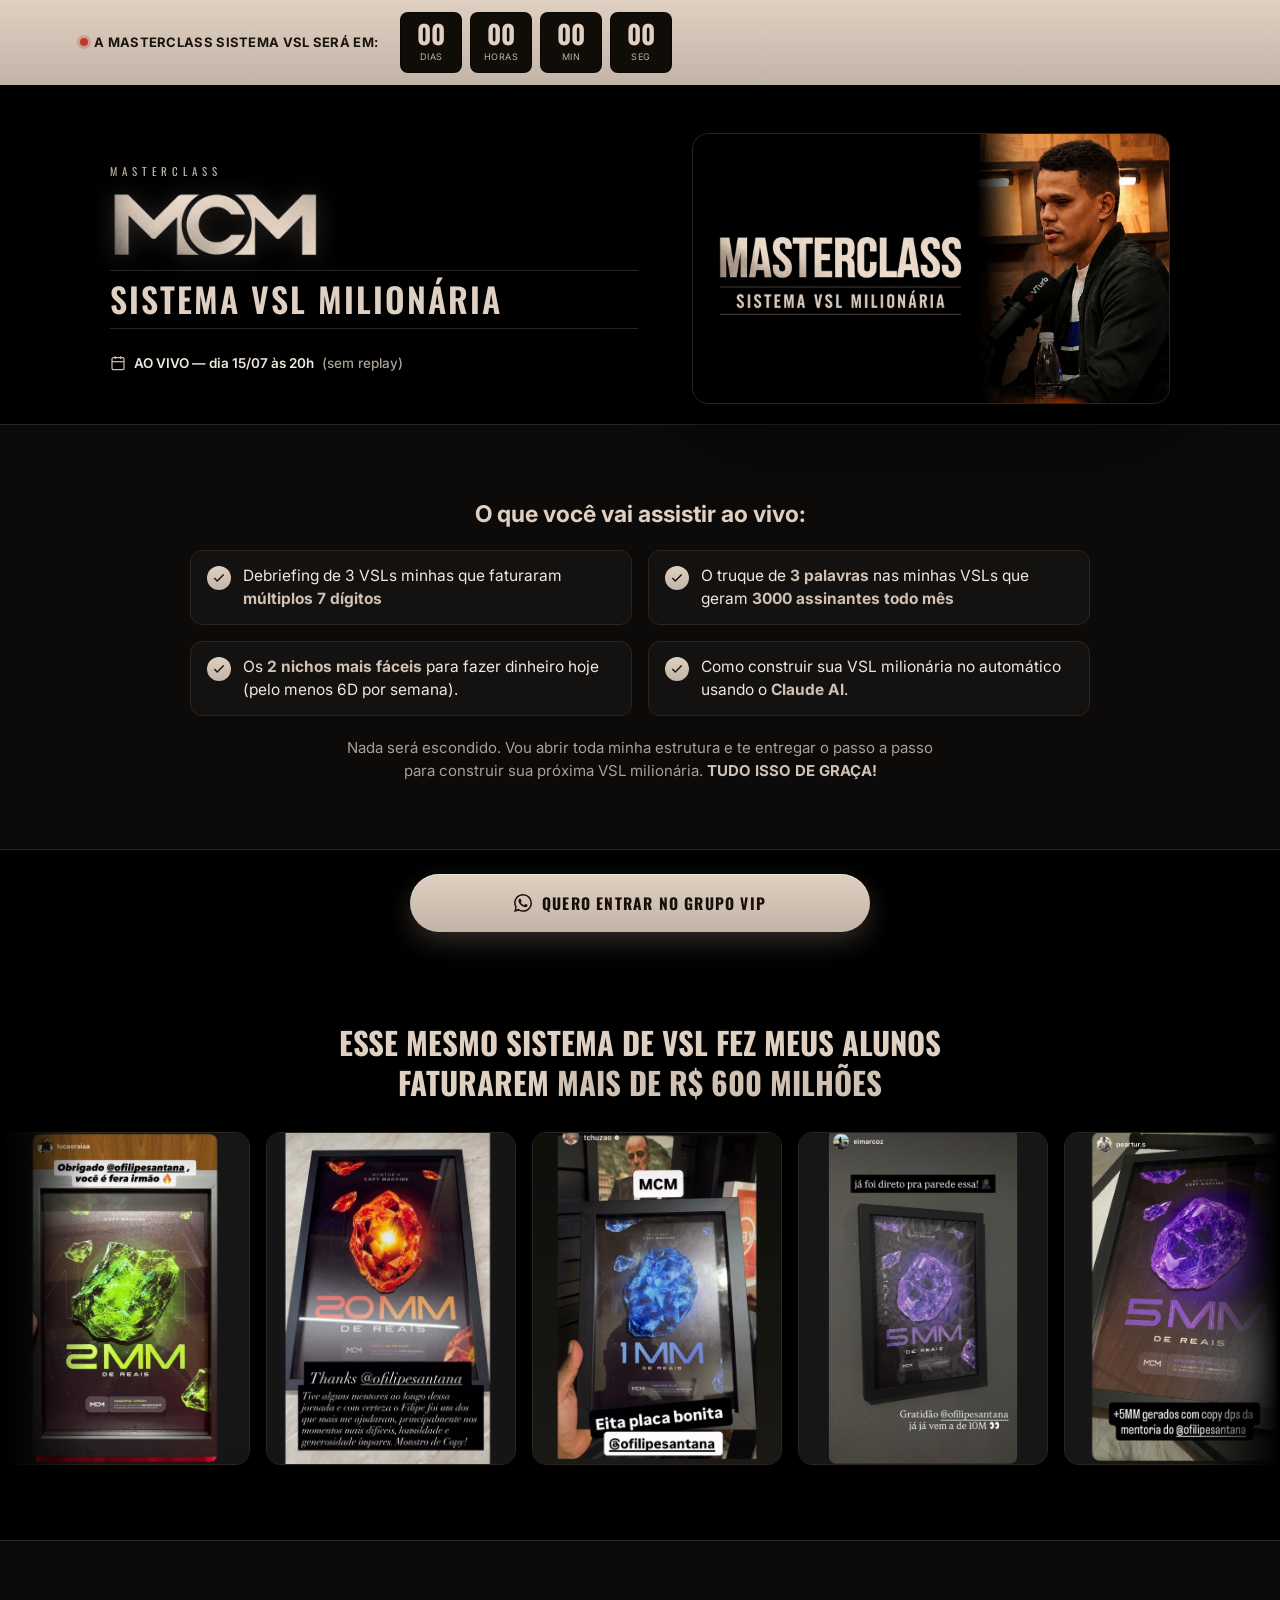
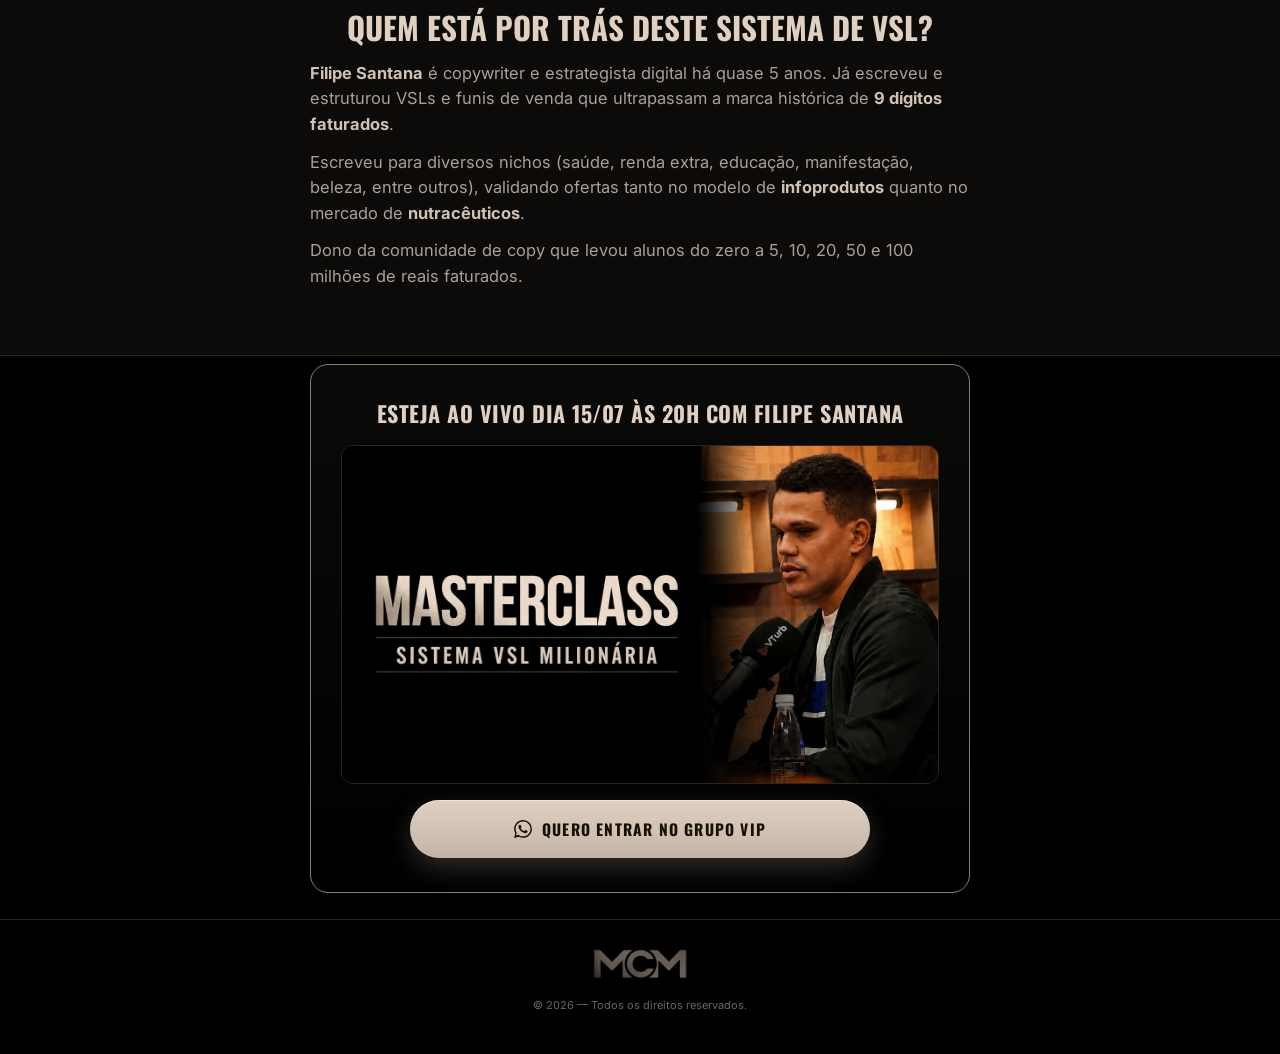
==== mcm/index.html @ f7cee1f6 "Add files via upload" ====
<!DOCTYPE html>
<html lang="pt-BR">
<head>
<meta charset="UTF-8">
<meta name="viewport" content="width=device-width, initial-scale=1.0">
<title>Masterclass Sistema VSL Milionária — Ao Vivo</title>
<link rel="preconnect" href="https://fonts.googleapis.com">
<link rel="preconnect" href="https://fonts.gstatic.com" crossorigin>
<link href="https://fonts.googleapis.com/css2?family=Inter:wght@400;500;600;700&family=Oswald:wght@500;600;700&display=swap" rel="stylesheet">
<style>
:root{
  --bg:#000000; --surface:#0c0b0a; --surface-2:#141210;
  --champ:#D0C1B3; --champ-hi:#E0D0C2; --champ-lo:#C2B4A7; --champ-deep:#8a7d70;
  --text:#EDE7DF; --text-dim:#a9a097; --line:#2a2521; --radius:16px;
}
*{box-sizing:border-box;margin:0;padding:0}
html{-webkit-text-size-adjust:100%;scroll-behavior:smooth}
body{background:#050505;color:var(--text);font-family:'Inter',system-ui,sans-serif;line-height:1.55;-webkit-font-smoothing:antialiased}
.disp{font-family:'Oswald','Arial Narrow','Helvetica Neue',sans-serif}
.page{width:100%;max-width:none;margin:0 auto;background:var(--bg);overflow:hidden;position:relative}
.container{width:100%;max-width:480px;margin:0 auto;padding:0 20px}
strong,.hl{color:var(--champ);font-weight:700}

/* COUNTDOWN */
.countbar{position:sticky;top:0;z-index:50;background:linear-gradient(180deg,var(--champ-hi),var(--champ-lo));color:#1a140e;padding:10px 14px;box-shadow:0 6px 18px rgba(0,0,0,.55)}
.countbar-inner{display:flex;flex-direction:column;align-items:center;gap:8px;max-width:1120px;margin:0 auto}
.countbar .lbl{font-size:11px;font-weight:700;letter-spacing:.3px;display:flex;align-items:center;gap:6px;text-align:center}
.countbar .dot{width:8px;height:8px;border-radius:50%;background:#c0392b;box-shadow:0 0 0 3px rgba(192,57,43,.25);animation:pulse 1.4s infinite;flex:none}
@keyframes pulse{50%{opacity:.45}}
.timer{display:flex;gap:8px}
.timer .cell{background:#100c08;color:var(--champ-hi);border-radius:8px;width:54px;padding:6px 0;text-align:center;border:1px solid rgba(0,0,0,.4)}
.timer .num{font-size:22px;font-weight:700;line-height:1}
.timer .unit{font-size:9px;letter-spacing:.5px;color:var(--champ-lo);text-transform:uppercase;margin-top:3px}

/* HERO */
.hero{padding:22px 0 6px}
.hero-grid{display:flex;flex-direction:column;max-width:480px;margin:0 auto;padding:0 18px;gap:0}
.hero-media{order:1}
.hero-copy{order:2;text-align:center;display:flex;flex-direction:column;align-items:center}
.media{position:relative;width:100%;aspect-ratio:16/10;border-radius:var(--radius);overflow:hidden;background:radial-gradient(120% 90% at 30% 0%,rgba(208,193,179,.16),transparent 60%),linear-gradient(160deg,#1b1814,#0a0908);border:1px solid var(--line);display:flex;align-items:center;justify-content:center}
.media.tag::after{content:attr(data-tag);position:absolute;bottom:8px;right:9px;font-size:9px;letter-spacing:.4px;color:var(--text-dim);background:rgba(0,0,0,.55);padding:3px 7px;border-radius:6px;border:1px solid var(--line)}
.media img{width:100%;height:auto;display:block}
.media:has(img){aspect-ratio:auto;height:auto}
.media:has(img).tag::after{display:none}
.media .ph-ico{width:54px;height:54px;border-radius:50%;border:1.5px solid var(--champ-deep);display:flex;align-items:center;justify-content:center;color:var(--champ);opacity:.85}
.media .ph-ico svg{width:24px;height:24px}
.lockup{display:flex;flex-direction:column;align-items:center;gap:10px;padding:18px 0 8px;width:100%}
.eyebrow-mc{font-size:11px;letter-spacing:5px;color:var(--champ-lo);text-transform:uppercase}
.lockup img{width:170px;max-width:54%;height:auto;filter:drop-shadow(0 2px 12px rgba(208,193,179,.2))}
.mc-title{font-size:22px;letter-spacing:3px;color:var(--champ-hi);text-transform:uppercase;border-top:1px solid var(--line);border-bottom:1px solid var(--line);padding:8px 0;width:100%;text-align:center;line-height:1.2;font-weight:600}
.date-pill{display:flex;align-items:center;justify-content:center;gap:8px;margin:16px 0 0;font-size:13.5px;font-weight:600;color:var(--text)}
.date-pill svg{width:16px;height:16px;color:var(--champ);flex:none}
.date-pill .muted{color:var(--text-dim);font-weight:500}

/* WHAT YOU'LL WATCH */
.what-h{text-align:center;color:var(--champ-hi);font-size:18px;font-weight:700;margin:6px 0 0;width:100%}
.whatlist{width:100%;max-width:620px;margin:18px auto 0;display:grid;grid-template-columns:1fr;gap:12px}
.witem{display:flex;gap:12px;align-items:flex-start;background:var(--surface-2);border:1px solid var(--line);border-radius:12px;padding:14px 16px;text-align:left}
.witem .ck{width:24px;height:24px;border-radius:50%;background:linear-gradient(180deg,var(--champ-hi),var(--champ-lo));color:#171009;display:flex;align-items:center;justify-content:center;flex:none;margin-top:1px}
.witem .ck svg{width:14px;height:14px}
.witem p{color:var(--text);font-size:14.5px;line-height:1.45}
.free-note{text-align:center;color:var(--text-dim);font-size:15px;margin:20px auto 0;max-width:600px}
.free-note .hl{color:var(--champ)}

/* CTA */
.cta-wrap{padding:24px 18px;display:flex;justify-content:center}
.cta{display:flex;align-items:center;justify-content:center;gap:10px;width:100%;max-width:460px;border:none;cursor:pointer;text-decoration:none;background:linear-gradient(180deg,var(--champ-hi),var(--champ-lo));color:#171009;font-family:'Oswald','Arial Narrow',sans-serif;font-weight:700;font-size:15.5px;letter-spacing:1.2px;padding:17px 18px;border-radius:40px;text-transform:uppercase;box-shadow:0 10px 26px rgba(208,193,179,.22),inset 0 1px 0 rgba(255,255,255,.4);transition:transform .15s ease,box-shadow .15s ease}
.cta:hover{transform:translateY(-2px);box-shadow:0 16px 34px rgba(208,193,179,.32)}
.cta:active{transform:translateY(0)}
.cta svg{width:18px;height:18px;flex:none}

/* SECTIONS */
.section{padding:30px 0}
.section.alt{background:var(--surface);border-top:1px solid var(--line);border-bottom:1px solid var(--line)}
.eyebrow{text-align:center;font-size:12px;letter-spacing:1px;color:var(--text-dim);text-transform:uppercase;font-weight:600}
.sec-title{font-weight:700;text-align:center;color:var(--champ-hi);font-size:23px;line-height:1.3;margin:0 auto}
.sec-body{color:var(--text-dim);font-size:14.5px;text-align:center;margin-top:14px}
.sec-body + .sec-body{margin-top:12px}
.sec-body.left{text-align:left}
.card-img{width:100%;aspect-ratio:16/9;border-radius:14px;overflow:hidden;border:1px solid var(--line);background:radial-gradient(120% 100% at 50% 0%,rgba(208,193,179,.14),transparent 60%),linear-gradient(160deg,#1b1814,#0a0908);display:flex;flex-direction:column;align-items:center;justify-content:center;gap:8px;position:relative;margin:0 auto 4px;max-width:600px}
.card-img .ph-ico2{width:46px;height:46px;border-radius:50%;border:1.5px solid var(--champ-deep);display:flex;align-items:center;justify-content:center;color:var(--champ);opacity:.8}
.card-img .ph-ico2 svg{width:22px;height:22px}
.card-img .cap{font-size:10px;letter-spacing:1px;color:var(--text-dim);text-transform:uppercase}

/* CARROSSEL DE PLACAS */
.placas{width:100%;overflow:hidden;padding:8px 0;margin-top:22px;-webkit-mask-image:linear-gradient(90deg,transparent,#000 7%,#000 93%,transparent);mask-image:linear-gradient(90deg,transparent,#000 7%,#000 93%,transparent)}
.placas-track{display:flex;width:max-content;animation:scrollx 45s linear infinite;will-change:transform}
.placas:hover .placas-track,.placas:focus-within .placas-track{animation-play-state:paused}
.placa{flex:0 0 auto;width:200px;aspect-ratio:3/4;margin-right:16px;border-radius:14px;overflow:hidden;border:1px solid var(--line);background:radial-gradient(120% 100% at 50% 0%,rgba(208,193,179,.14),transparent 60%),linear-gradient(160deg,#1b1814,#0a0908);display:flex;align-items:center;justify-content:center}
.placa img{width:100%;height:100%;object-fit:cover;display:block}
.placa-ph{display:flex;flex-direction:column;align-items:center;gap:8px;color:var(--champ);opacity:.7}
.placa-ph svg{width:30px;height:30px}
.placa-ph span{font-size:10px;letter-spacing:1.5px;color:var(--text-dim);text-transform:uppercase}
@keyframes scrollx{to{transform:translateX(-50%)}}
@media(prefers-reduced-motion:reduce){.placas-track{animation:none}.placas{overflow-x:auto;-webkit-overflow-scrolling:touch}}

/* Esconde o bloco MASTERCLASS/MCM/título só no mobile (a capa já mostra isso) */
@media(max-width:767px){.lockup{display:none}}

/* LIVE CARD */
.live{padding:8px 0 26px}
.live-card{max-width:560px;margin:0 auto;padding:22px 18px;border-radius:18px;border:1.5px solid var(--champ-deep);background:linear-gradient(180deg,rgba(208,193,179,.05),rgba(0,0,0,.2))}
.live-card .t{font-weight:700;text-align:center;color:var(--champ-hi);font-size:18px;line-height:1.35;letter-spacing:.5px;text-transform:uppercase}
.live-thumb{width:100%;aspect-ratio:16/9;border-radius:12px;margin:16px 0;border:1px solid var(--line);overflow:hidden;background:radial-gradient(120% 100% at 50% 0%,rgba(208,193,179,.14),transparent 60%),linear-gradient(160deg,#1b1814,#0a0908);display:flex;flex-direction:column;align-items:center;justify-content:center;gap:8px}
.live-thumb .ph-ico2{width:46px;height:46px;border-radius:50%;border:1.5px solid var(--champ-deep);display:flex;align-items:center;justify-content:center;color:var(--champ);opacity:.8}
.live-thumb .ph-ico2 svg{width:22px;height:22px}
.live-thumb .cap{font-size:10px;letter-spacing:1px;color:var(--text-dim);text-transform:uppercase}
.live-thumb:has(img){aspect-ratio:auto;height:auto}
.live-thumb img{width:100%;height:auto;display:block;opacity:1}
.live-card .cta{margin:0 auto}
.footer{padding:28px 18px 40px;text-align:center;color:#6b655d;font-size:11px;border-top:1px solid var(--line)}
.footer img{width:84px;opacity:.45;margin-bottom:12px}

/* TABLET */
@media(min-width:768px){
  .countbar-inner{flex-direction:row;gap:22px}
  .countbar .lbl{font-size:13px}
  .timer .cell{width:62px;padding:8px 0} .timer .num{font-size:26px}
  .container{max-width:680px} .hero-grid{max-width:680px}
  .mc-title{font-size:28px}
  .what-h{font-size:21px}
  .whatlist{max-width:720px;grid-template-columns:1fr 1fr;gap:14px}
  .sec-title{font-size:27px;max-width:640px}
  .sec-body{font-size:15.5px;max-width:620px;margin-left:auto;margin-right:auto}
  .lockup img{width:200px}
  .section{padding:46px 0}
  .placa{width:225px}
}

/* DESKTOP / PC */
@media(min-width:1024px){
  .countbar{padding:12px 24px}
  .hero{padding:48px 0 20px}
  .hero-grid{display:grid;grid-template-columns:1.05fr .95fr;align-items:center;gap:54px;max-width:1140px;padding:0 40px}
  .hero-media{order:2} .hero-copy{order:1;text-align:left;align-items:flex-start}
  .lockup{align-items:flex-start;padding-top:0}
  .mc-title{text-align:left;font-size:34px;letter-spacing:2px}
  .lockup img{width:210px;max-width:none}
  .date-pill{justify-content:flex-start}
  .media{box-shadow:0 30px 80px rgba(0,0,0,.6)}
  .media:not(:has(img)){aspect-ratio:4/3}
  .section{padding:66px 0}
  .container{max-width:780px}
  .sec-title{font-size:31px;max-width:720px}
  .sec-body{font-size:16.5px;max-width:660px}
  .what-h{font-size:23px}
  .whatlist{max-width:900px;gap:16px}
  .witem p{font-size:15.5px}
  .live-card{max-width:660px;padding:34px 30px} .live-card .t{font-size:22px}
  .footer img{width:96px}
  .placa{width:250px}
}
/* TELAS GRANDES: hero ocupa mais a largura */
@media(min-width:1500px){
  .hero-grid{max-width:1320px;gap:70px}
  .countbar-inner{max-width:1320px}
}
</style>
</head>
<body>
<div class="page">

  <div class="countbar">
    <div class="countbar-inner">
      <div class="lbl"><span class="dot"></span> A MASTERCLASS SISTEMA VSL SERÁ EM:</div>
      <div class="timer">
        <div class="cell"><div class="num disp" id="d">00</div><div class="unit">Dias</div></div>
        <div class="cell"><div class="num disp" id="h">00</div><div class="unit">Horas</div></div>
        <div class="cell"><div class="num disp" id="m">00</div><div class="unit">Min</div></div>
        <div class="cell"><div class="num disp" id="s">00</div><div class="unit">Seg</div></div>
      </div>
    </div>
  </div>

  <section class="hero">
    <div class="hero-grid">
      <div class="hero-media">
        <!-- IMAGEM DO TOPO: arquivo images/capa 1.png (o %20 no código é o espaço do nome) -->
        <div class="media">
          <img src="images/capa%201.jpg" alt="">
        </div>
      </div>
      <div class="hero-copy">
        <div class="lockup">
          <div class="eyebrow-mc disp">Masterclass</div>
          <img src="[data-uri]" alt="MCM">
          <div class="mc-title disp">Sistema VSL Milionária</div>
        </div>
        <div class="date-pill">
          <svg viewBox="0 0 24 24" fill="none" stroke="currentColor" stroke-width="1.8"><rect x="3" y="4" width="18" height="18" rx="2"/><line x1="16" y1="2" x2="16" y2="6"/><line x1="8" y1="2" x2="8" y2="6"/><line x1="3" y1="10" x2="21" y2="10"/></svg>
          AO VIVO — dia 15/07 às 20h <span class="muted">(sem replay)</span>
        </div>
      </div>
    </div>
  </section>

  <section class="section alt">
    <div class="container" style="max-width:none;padding:0 18px">
      <div class="what-h">O que você vai assistir ao vivo:</div>
      <div class="whatlist">
        <div class="witem"><span class="ck"><svg viewBox="0 0 24 24" fill="none" stroke="currentColor" stroke-width="2.4"><polyline points="20 6 9 17 4 12"/></svg></span><p>Debriefing de 3 VSLs minhas que faturaram <strong>múltiplos 7 dígitos</strong></p></div>
        <div class="witem"><span class="ck"><svg viewBox="0 0 24 24" fill="none" stroke="currentColor" stroke-width="2.4"><polyline points="20 6 9 17 4 12"/></svg></span><p>O truque de <strong>3 palavras</strong> nas minhas VSLs que geram <strong>3000 assinantes todo mês</strong></p></div>
        <div class="witem"><span class="ck"><svg viewBox="0 0 24 24" fill="none" stroke="currentColor" stroke-width="2.4"><polyline points="20 6 9 17 4 12"/></svg></span><p>Os <strong>2 nichos mais fáceis</strong> para fazer dinheiro hoje (pelo menos 6D por semana).</p></div>
        <div class="witem"><span class="ck"><svg viewBox="0 0 24 24" fill="none" stroke="currentColor" stroke-width="2.4"><polyline points="20 6 9 17 4 12"/></svg></span><p>Como construir sua VSL milionária no automático usando o <strong>Claude AI</strong>.</p></div>
      </div>
      <p class="free-note">Nada será escondido. Vou abrir toda minha estrutura e te entregar o passo a passo para construir sua próxima VSL milionária. <span class="hl">TUDO ISSO DE GRAÇA!</span></p>
    </div>
  </section>

  <div class="cta-wrap"><a class="cta" href="#" id="cta1"><svg viewBox="0 0 24 24" fill="currentColor"><path d="M.057 24l1.687-6.163a11.867 11.867 0 01-1.587-5.946C.16 5.335 5.495 0 12.05 0a11.817 11.817 0 018.413 3.488 11.824 11.824 0 013.48 8.414c-.003 6.557-5.338 11.892-11.893 11.892a11.9 11.9 0 01-5.688-1.448L.057 24zm6.597-3.807c1.676.995 3.276 1.591 5.392 1.592 5.448 0 9.886-4.434 9.889-9.885.002-5.462-4.415-9.89-9.881-9.892-5.452 0-9.887 4.434-9.889 9.884a9.86 9.86 0 001.519 5.26l-.999 3.648 3.97-1.249zm11.387-5.464c-.074-.124-.272-.198-.57-.347-.297-.149-1.758-.868-2.031-.967-.272-.099-.47-.149-.669.149-.198.297-.768.967-.941 1.165-.173.198-.347.223-.644.074-.297-.149-1.255-.462-2.39-1.475-.883-.788-1.48-1.761-1.653-2.059-.173-.297-.018-.458.13-.606.134-.133.297-.347.446-.521.151-.172.2-.296.3-.495.099-.198.05-.372-.025-.521-.075-.148-.669-1.611-.916-2.206-.242-.579-.487-.501-.669-.51l-.57-.01c-.198 0-.52.074-.792.372s-1.04 1.016-1.04 2.479 1.065 2.876 1.213 3.074c.149.198 2.095 3.2 5.076 4.487.709.306 1.263.489 1.694.626.712.226 1.36.194 1.872.118.571-.085 1.758-.719 2.006-1.413.248-.695.248-1.29.173-1.414z"/></svg> QUERO ENTRAR NO GRUPO VIP</a></div>

  <section class="section">
    <div class="container">
      <h2 class="sec-title disp">ESSE MESMO SISTEMA DE VSL FEZ MEUS ALUNOS FATURAREM <span class="hl">MAIS DE R$ 600 MILHÕES</span></h2>
    </div>
    <!-- CARROSSEL DE PLACAS (18 slots prontos): roda sozinho.
         Em cada .placa, troque o miolo por <img src="placa-01.jpg" alt="Placa">.
         São 18 (PLACA 01 a 18). A velocidade se ajusta sozinha ao nº de imagens. -->
    <div class="placas" aria-label="Placas dos alunos">
      <div class="placas-track" id="placasTrack">
        <div class="placa"><img src="images/foto%201.jpeg" alt="Placa 1"></div>
        <div class="placa"><img src="images/foto%202.jpeg" alt="Placa 2"></div>
        <div class="placa"><img src="images/foto%203.jpeg" alt="Placa 3"></div>
        <div class="placa"><img src="images/foto%204.jpeg" alt="Placa 4"></div>
        <div class="placa"><img src="images/foto%205.jpeg" alt="Placa 5"></div>
        <div class="placa"><img src="images/foto%206.jpeg" alt="Placa 6"></div>
        <div class="placa"><img src="images/foto%207.jpeg" alt="Placa 7"></div>
        <div class="placa"><img src="images/foto%208.jpeg" alt="Placa 8"></div>
        <div class="placa"><img src="images/foto%209.jpeg" alt="Placa 9"></div>
        <div class="placa"><img src="images/foto%2010.jpeg" alt="Placa 10"></div>
        <div class="placa"><img src="images/foto%2011.jpeg" alt="Placa 11"></div>
        <div class="placa"><img src="images/foto%2012.jpeg" alt="Placa 12"></div>
        <div class="placa"><img src="images/foto%2013.jpeg" alt="Placa 13"></div>
        <div class="placa"><img src="images/foto%2014.jpeg" alt="Placa 14"></div>
        <div class="placa"><img src="images/foto%2015.jpeg" alt="Placa 15"></div>
        <div class="placa"><img src="images/foto%2016.jpeg" alt="Placa 16"></div>
        <div class="placa"><img src="images/foto%2017.jpeg" alt="Placa 17"></div>
        <div class="placa"><img src="images/foto%2018.jpeg" alt="Placa 18"></div>
        <div class="placa"><img src="images/capa%201.png" alt="Capa"></div>
      </div>
    </div>
  </section>

  <section class="section alt">
    <div class="container">
      <h2 class="sec-title disp">QUEM ESTÁ POR TRÁS DESTE SISTEMA DE VSL?</h2>
      <p class="sec-body left"><strong>Filipe Santana</strong> é copywriter e estrategista digital há quase 5 anos. Já escreveu e estruturou VSLs e funis de venda que ultrapassam a marca histórica de <strong>9 dígitos faturados</strong>.</p>
      <p class="sec-body left">Escreveu para diversos nichos (saúde, renda extra, educação, manifestação, beleza, entre outros), validando ofertas tanto no modelo de <strong>infoprodutos</strong> quanto no mercado de <strong>nutracêuticos</strong>.</p>
      <p class="sec-body left">Dono da comunidade de copy que levou alunos do zero a 5, 10, 20, 50 e 100 milhões de reais faturados.</p>
    </div>
  </section>

  <section class="live">
    <div class="live-card">
      <div class="t disp">Esteja ao vivo dia 15/07 às 20h com Filipe Santana</div>
      <div class="live-thumb">
        <img src="images/capa%201.jpg" alt="">
      </div>
      <a class="cta" href="#" id="cta2"><svg viewBox="0 0 24 24" fill="currentColor"><path d="M.057 24l1.687-6.163a11.867 11.867 0 01-1.587-5.946C.16 5.335 5.495 0 12.05 0a11.817 11.817 0 018.413 3.488 11.824 11.824 0 013.48 8.414c-.003 6.557-5.338 11.892-11.893 11.892a11.9 11.9 0 01-5.688-1.448L.057 24zm6.597-3.807c1.676.995 3.276 1.591 5.392 1.592 5.448 0 9.886-4.434 9.889-9.885.002-5.462-4.415-9.89-9.881-9.892-5.452 0-9.887 4.434-9.889 9.884a9.86 9.86 0 001.519 5.26l-.999 3.648 3.97-1.249zm11.387-5.464c-.074-.124-.272-.198-.57-.347-.297-.149-1.758-.868-2.031-.967-.272-.099-.47-.149-.669.149-.198.297-.768.967-.941 1.165-.173.198-.347.223-.644.074-.297-.149-1.255-.462-2.39-1.475-.883-.788-1.48-1.761-1.653-2.059-.173-.297-.018-.458.13-.606.134-.133.297-.347.446-.521.151-.172.2-.296.3-.495.099-.198.05-.372-.025-.521-.075-.148-.669-1.611-.916-2.206-.242-.579-.487-.501-.669-.51l-.57-.01c-.198 0-.52.074-.792.372s-1.04 1.016-1.04 2.479 1.065 2.876 1.213 3.074c.149.198 2.095 3.2 5.076 4.487.709.306 1.263.489 1.694.626.712.226 1.36.194 1.872.118.571-.085 1.758-.719 2.006-1.413.248-.695.248-1.29.173-1.414z"/></svg> QUERO ENTRAR NO GRUPO VIP</a>
    </div>
  </section>

  <div class="footer">
    <img src="[data-uri]" alt="MCM">
    <div>© 2026 — Todos os direitos reservados.</div>
  </div>

</div>

<script>
// Data alvo: 15/07/2026 às 20h
const TARGET = new Date(2026,6,15,20,0,0);
function tick(){
  const diff=Math.max(0,TARGET-new Date());
  const d=Math.floor(diff/86400000),h=Math.floor(diff%86400000/3600000),m=Math.floor(diff%3600000/60000),s=Math.floor(diff%60000/1000);
  const p=n=>String(n).padStart(2,'0');
  d_.textContent=p(d);h_.textContent=p(h);m_.textContent=p(m);s_.textContent=p(s);
}
const d_=document.getElementById('d'),h_=document.getElementById('h'),m_=document.getElementById('m'),s_=document.getElementById('s');
tick();setInterval(tick,1000);
const WHATS="#";['cta1','cta2'].forEach(id=>{const e=document.getElementById(id);if(e)e.href=WHATS;});

// Carrossel de placas: duplica os itens p/ loop sem emenda + velocidade constante
(function(){
  const track=document.getElementById('placasTrack');
  if(!track) return;
  const reduce=matchMedia('(prefers-reduced-motion: reduce)').matches;
  [...track.children].forEach(n=>track.appendChild(n.cloneNode(true)));
  requestAnimationFrame(()=>{
    if(reduce){track.style.animation='none';return;}
    const setW=track.scrollWidth/2;       // largura de 1 conjunto
    const speed=75;                        // px por segundo
    track.style.animationDuration=Math.max(20,setW/speed)+'s';
  });
})();
</script>
</body>
</html>
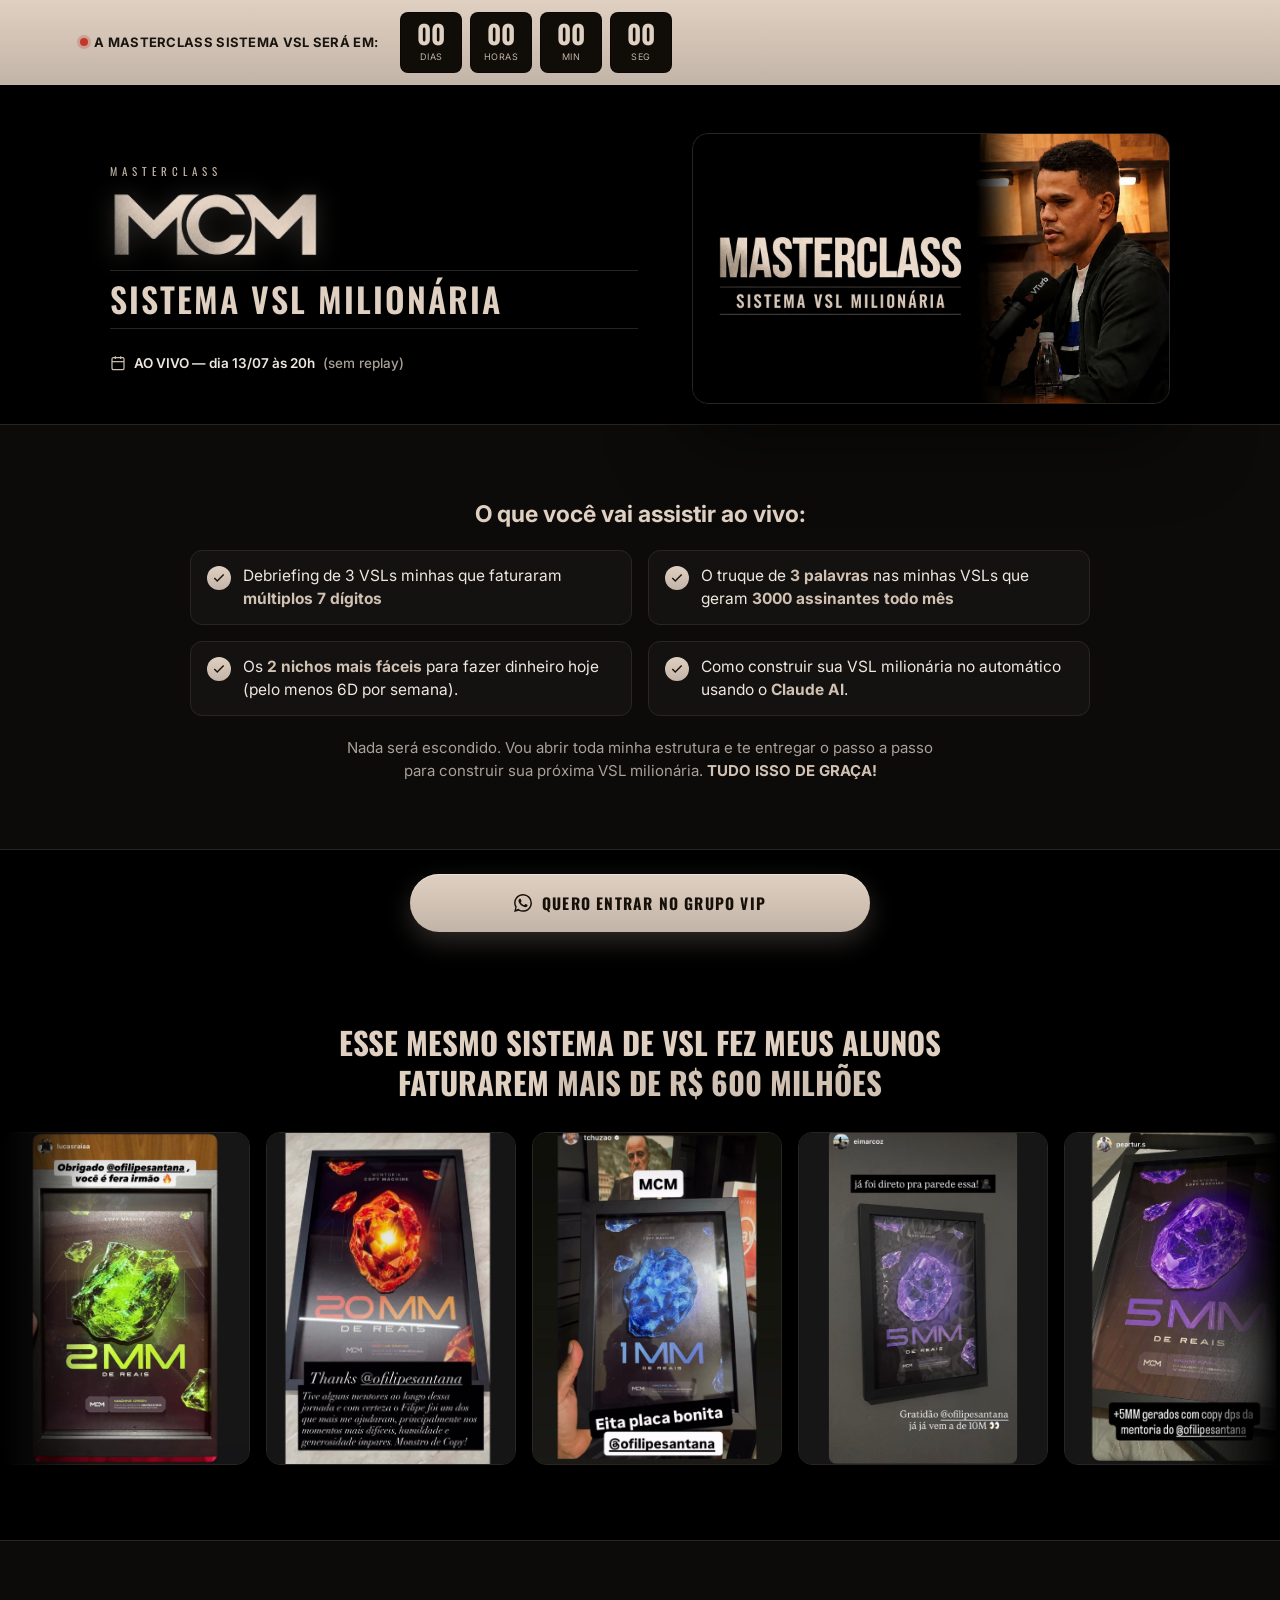
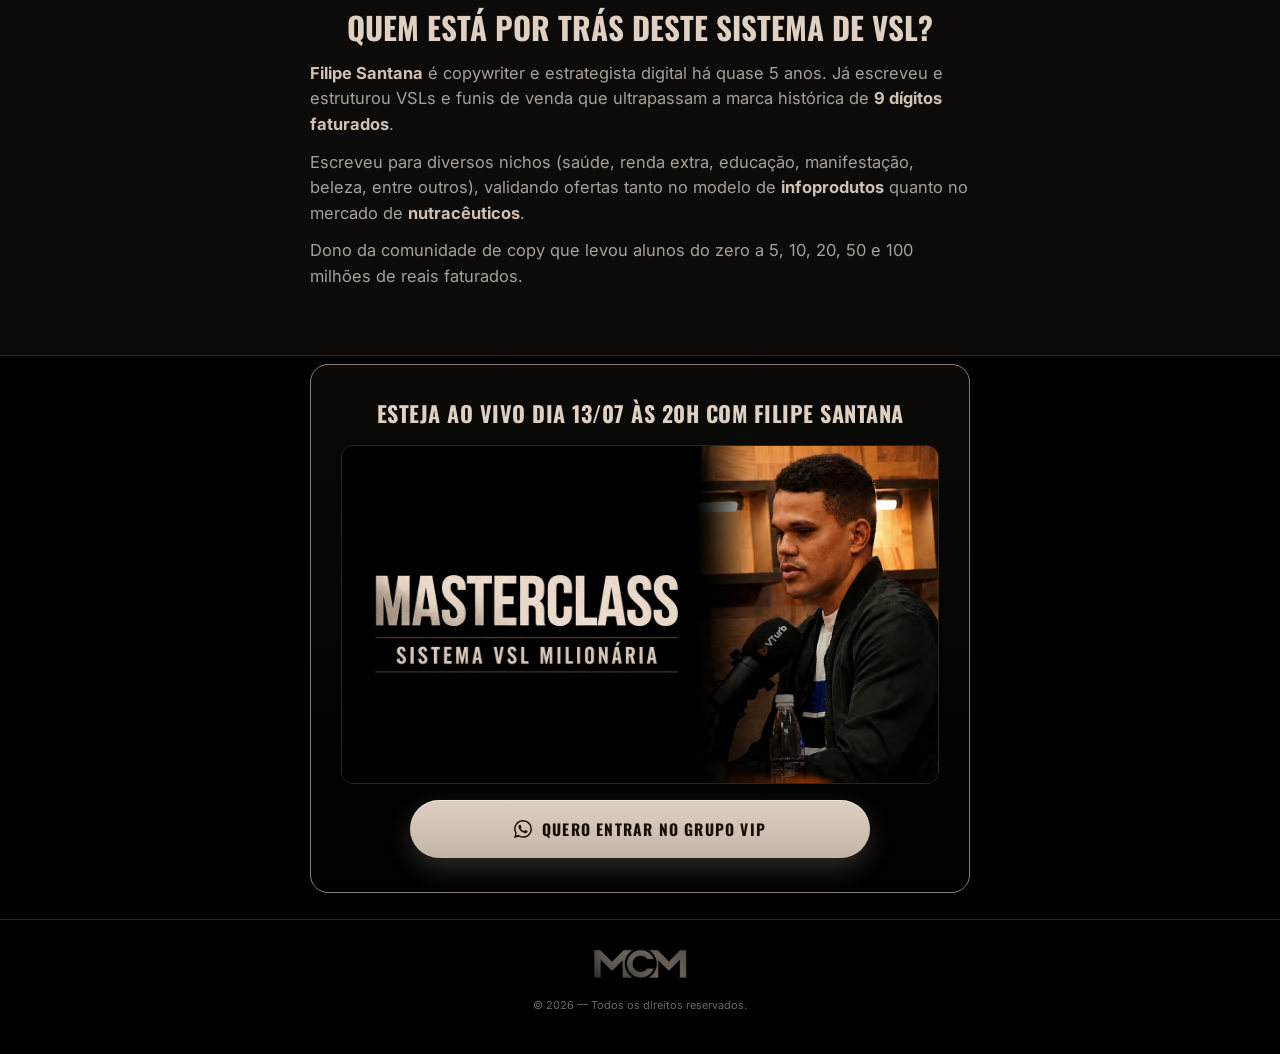
==== commit e0437429: "Update index.html" ====
--- a/mcm/index.html
+++ b/mcm/index.html
@@ -7,6 +7,25 @@
 <link rel="preconnect" href="https://fonts.googleapis.com">
 <link rel="preconnect" href="https://fonts.gstatic.com" crossorigin>
 <link href="https://fonts.googleapis.com/css2?family=Inter:wght@400;500;600;700&family=Oswald:wght@500;600;700&display=swap" rel="stylesheet">
+
+
+   <!-- Meta Pixel Code -->
+<script>
+!function(f,b,e,v,n,t,s)
+{if(f.fbq)return;n=f.fbq=function(){n.callMethod?
+n.callMethod.apply(n,arguments):n.queue.push(arguments)};
+if(!f._fbq)f._fbq=n;n.push=n;n.loaded=!0;n.version='2.0';
+n.queue=[];t=b.createElement(e);t.async=!0;
+t.src=v;s=b.getElementsByTagName(e)[0];
+s.parentNode.insertBefore(t,s)}(window, document,'script',
+'https://connect.facebook.net/en_US/fbevents.js');
+fbq('init', '1670266720125715');
+fbq('track', 'PageView');
+</script>
+<noscript><img height="1" width="1" style="display:none"
+src="https://www.facebook.com/tr?id=1670266720125715&ev=PageView&noscript=1"
+/></noscript>
+<!-- End Meta Pixel Code -->
 <style>
 :root{
   --bg:#000000; --surface:#0c0b0a; --surface-2:#141210;
@@ -188,7 +207,7 @@
         </div>
         <div class="date-pill">
           <svg viewBox="0 0 24 24" fill="none" stroke="currentColor" stroke-width="1.8"><rect x="3" y="4" width="18" height="18" rx="2"/><line x1="16" y1="2" x2="16" y2="6"/><line x1="8" y1="2" x2="8" y2="6"/><line x1="3" y1="10" x2="21" y2="10"/></svg>
-          AO VIVO — dia 15/07 às 20h <span class="muted">(sem replay)</span>
+          AO VIVO — dia 13/07 às 20h <span class="muted">(sem replay)</span>
         </div>
       </div>
     </div>
@@ -207,7 +226,7 @@
     </div>
   </section>
 
-  <div class="cta-wrap"><a class="cta" href="#" id="cta1"><svg viewBox="0 0 24 24" fill="currentColor"><path d="M.057 24l1.687-6.163a11.867 11.867 0 01-1.587-5.946C.16 5.335 5.495 0 12.05 0a11.817 11.817 0 018.413 3.488 11.824 11.824 0 013.48 8.414c-.003 6.557-5.338 11.892-11.893 11.892a11.9 11.9 0 01-5.688-1.448L.057 24zm6.597-3.807c1.676.995 3.276 1.591 5.392 1.592 5.448 0 9.886-4.434 9.889-9.885.002-5.462-4.415-9.89-9.881-9.892-5.452 0-9.887 4.434-9.889 9.884a9.86 9.86 0 001.519 5.26l-.999 3.648 3.97-1.249zm11.387-5.464c-.074-.124-.272-.198-.57-.347-.297-.149-1.758-.868-2.031-.967-.272-.099-.47-.149-.669.149-.198.297-.768.967-.941 1.165-.173.198-.347.223-.644.074-.297-.149-1.255-.462-2.39-1.475-.883-.788-1.48-1.761-1.653-2.059-.173-.297-.018-.458.13-.606.134-.133.297-.347.446-.521.151-.172.2-.296.3-.495.099-.198.05-.372-.025-.521-.075-.148-.669-1.611-.916-2.206-.242-.579-.487-.501-.669-.51l-.57-.01c-.198 0-.52.074-.792.372s-1.04 1.016-1.04 2.479 1.065 2.876 1.213 3.074c.149.198 2.095 3.2 5.076 4.487.709.306 1.263.489 1.694.626.712.226 1.36.194 1.872.118.571-.085 1.758-.719 2.006-1.413.248-.695.248-1.29.173-1.414z"/></svg> QUERO ENTRAR NO GRUPO VIP</a></div>
+  <div class="cta-wrap"><a class="cta" href="https://chat.whatsapp.com/FsWk1Hf3ugsJBzW2puj5ah" id="cta1"><svg viewBox="0 0 24 24" fill="currentColor"><path d="M.057 24l1.687-6.163a11.867 11.867 0 01-1.587-5.946C.16 5.335 5.495 0 12.05 0a11.817 11.817 0 018.413 3.488 11.824 11.824 0 013.48 8.414c-.003 6.557-5.338 11.892-11.893 11.892a11.9 11.9 0 01-5.688-1.448L.057 24zm6.597-3.807c1.676.995 3.276 1.591 5.392 1.592 5.448 0 9.886-4.434 9.889-9.885.002-5.462-4.415-9.89-9.881-9.892-5.452 0-9.887 4.434-9.889 9.884a9.86 9.86 0 001.519 5.26l-.999 3.648 3.97-1.249zm11.387-5.464c-.074-.124-.272-.198-.57-.347-.297-.149-1.758-.868-2.031-.967-.272-.099-.47-.149-.669.149-.198.297-.768.967-.941 1.165-.173.198-.347.223-.644.074-.297-.149-1.255-.462-2.39-1.475-.883-.788-1.48-1.761-1.653-2.059-.173-.297-.018-.458.13-.606.134-.133.297-.347.446-.521.151-.172.2-.296.3-.495.099-.198.05-.372-.025-.521-.075-.148-.669-1.611-.916-2.206-.242-.579-.487-.501-.669-.51l-.57-.01c-.198 0-.52.074-.792.372s-1.04 1.016-1.04 2.479 1.065 2.876 1.213 3.074c.149.198 2.095 3.2 5.076 4.487.709.306 1.263.489 1.694.626.712.226 1.36.194 1.872.118.571-.085 1.758-.719 2.006-1.413.248-.695.248-1.29.173-1.414z"/></svg> QUERO ENTRAR NO GRUPO VIP</a></div>
 
   <section class="section">
     <div class="container">
@@ -252,11 +271,11 @@
 
   <section class="live">
     <div class="live-card">
-      <div class="t disp">Esteja ao vivo dia 15/07 às 20h com Filipe Santana</div>
+      <div class="t disp">Esteja ao vivo dia 13/07 às 20h com Filipe Santana</div>
       <div class="live-thumb">
         <img src="images/capa%201.jpg" alt="">
       </div>
-      <a class="cta" href="#" id="cta2"><svg viewBox="0 0 24 24" fill="currentColor"><path d="M.057 24l1.687-6.163a11.867 11.867 0 01-1.587-5.946C.16 5.335 5.495 0 12.05 0a11.817 11.817 0 018.413 3.488 11.824 11.824 0 013.48 8.414c-.003 6.557-5.338 11.892-11.893 11.892a11.9 11.9 0 01-5.688-1.448L.057 24zm6.597-3.807c1.676.995 3.276 1.591 5.392 1.592 5.448 0 9.886-4.434 9.889-9.885.002-5.462-4.415-9.89-9.881-9.892-5.452 0-9.887 4.434-9.889 9.884a9.86 9.86 0 001.519 5.26l-.999 3.648 3.97-1.249zm11.387-5.464c-.074-.124-.272-.198-.57-.347-.297-.149-1.758-.868-2.031-.967-.272-.099-.47-.149-.669.149-.198.297-.768.967-.941 1.165-.173.198-.347.223-.644.074-.297-.149-1.255-.462-2.39-1.475-.883-.788-1.48-1.761-1.653-2.059-.173-.297-.018-.458.13-.606.134-.133.297-.347.446-.521.151-.172.2-.296.3-.495.099-.198.05-.372-.025-.521-.075-.148-.669-1.611-.916-2.206-.242-.579-.487-.501-.669-.51l-.57-.01c-.198 0-.52.074-.792.372s-1.04 1.016-1.04 2.479 1.065 2.876 1.213 3.074c.149.198 2.095 3.2 5.076 4.487.709.306 1.263.489 1.694.626.712.226 1.36.194 1.872.118.571-.085 1.758-.719 2.006-1.413.248-.695.248-1.29.173-1.414z"/></svg> QUERO ENTRAR NO GRUPO VIP</a>
+      <a class="cta" href="https://chat.whatsapp.com/FsWk1Hf3ugsJBzW2puj5ah" id="cta2"><svg viewBox="0 0 24 24" fill="currentColor"><path d="M.057 24l1.687-6.163a11.867 11.867 0 01-1.587-5.946C.16 5.335 5.495 0 12.05 0a11.817 11.817 0 018.413 3.488 11.824 11.824 0 013.48 8.414c-.003 6.557-5.338 11.892-11.893 11.892a11.9 11.9 0 01-5.688-1.448L.057 24zm6.597-3.807c1.676.995 3.276 1.591 5.392 1.592 5.448 0 9.886-4.434 9.889-9.885.002-5.462-4.415-9.89-9.881-9.892-5.452 0-9.887 4.434-9.889 9.884a9.86 9.86 0 001.519 5.26l-.999 3.648 3.97-1.249zm11.387-5.464c-.074-.124-.272-.198-.57-.347-.297-.149-1.758-.868-2.031-.967-.272-.099-.47-.149-.669.149-.198.297-.768.967-.941 1.165-.173.198-.347.223-.644.074-.297-.149-1.255-.462-2.39-1.475-.883-.788-1.48-1.761-1.653-2.059-.173-.297-.018-.458.13-.606.134-.133.297-.347.446-.521.151-.172.2-.296.3-.495.099-.198.05-.372-.025-.521-.075-.148-.669-1.611-.916-2.206-.242-.579-.487-.501-.669-.51l-.57-.01c-.198 0-.52.074-.792.372s-1.04 1.016-1.04 2.479 1.065 2.876 1.213 3.074c.149.198 2.095 3.2 5.076 4.487.709.306 1.263.489 1.694.626.712.226 1.36.194 1.872.118.571-.085 1.758-.719 2.006-1.413.248-.695.248-1.29.173-1.414z"/></svg> QUERO ENTRAR NO GRUPO VIP</a>
     </div>
   </section>
 
@@ -268,8 +287,8 @@
 </div>
 
 <script>
-// Data alvo: 15/07/2026 às 20h
-const TARGET = new Date(2026,6,15,20,0,0);
+// Data alvo: 13/07/2026 às 20h
+const TARGET = new Date(2026,6,13,20,0,0);
 function tick(){
   const diff=Math.max(0,TARGET-new Date());
   const d=Math.floor(diff/86400000),h=Math.floor(diff%86400000/3600000),m=Math.floor(diff%3600000/60000),s=Math.floor(diff%60000/1000);
@@ -278,8 +297,7 @@
 }
 const d_=document.getElementById('d'),h_=document.getElementById('h'),m_=document.getElementById('m'),s_=document.getElementById('s');
 tick();setInterval(tick,1000);
-const WHATS="#";['cta1','cta2'].forEach(id=>{const e=document.getElementById(id);if(e)e.href=WHATS;});
-
+const WHATS="https://chat.whatsapp.com/FsWk1Hf3ugsJBzW2puj5ah";['cta1','cta2'].forEach(id=>{const e=document.getElementById(id);if(e)e.href=WHATS;});
 // Carrossel de placas: duplica os itens p/ loop sem emenda + velocidade constante
 (function(){
   const track=document.getElementById('placasTrack');
@@ -295,4 +313,4 @@
 })();
 </script>
 </body>
-</html>+</html>
